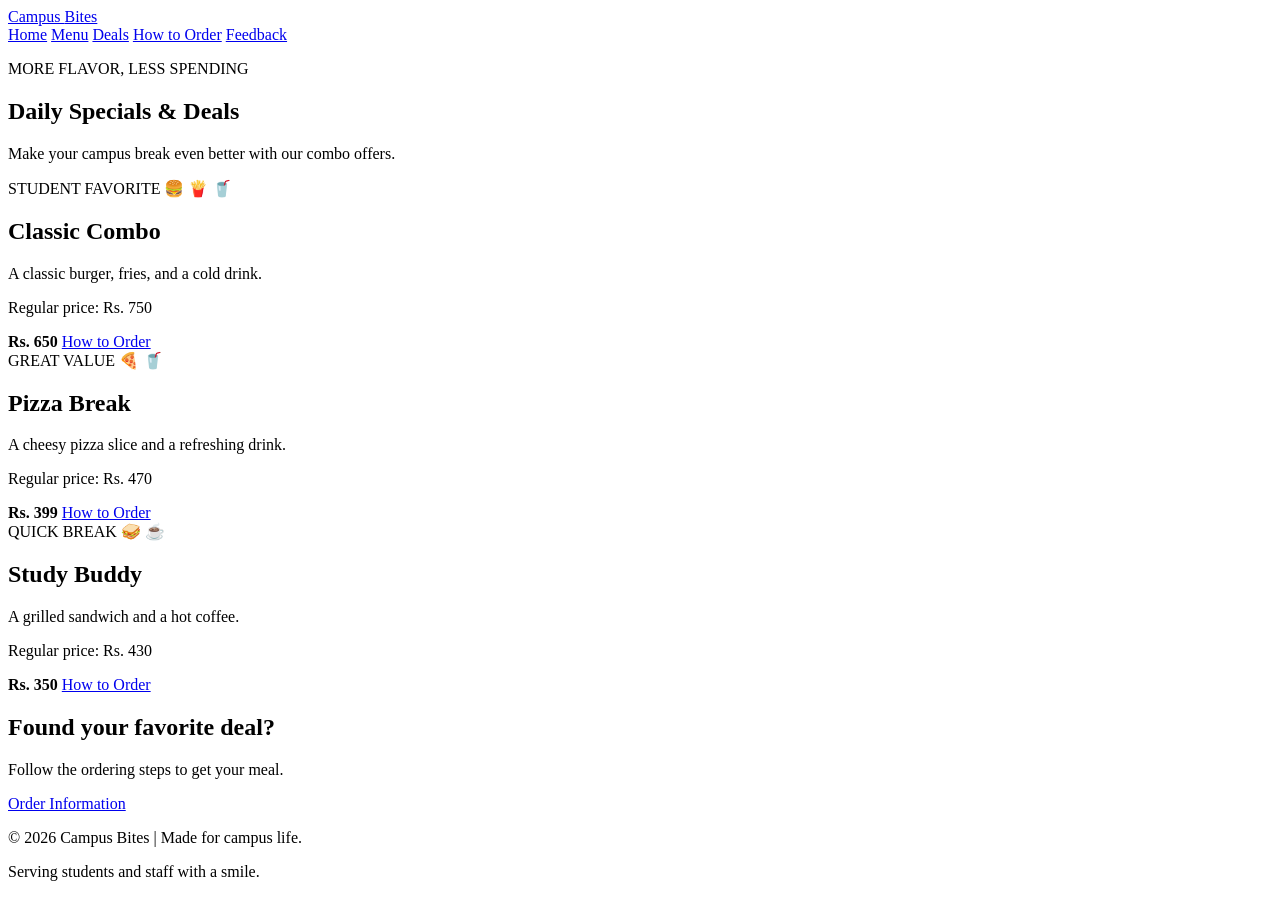
==== source/deal.html @ 65b3d37d "Added Html for deal page" ====
<!DOCTYPE html>
<html lang="en">
<head>
    <meta charset="UTF-8">
    <meta name="viewport" content="width=device-width, initial-scale=1.0">
    <title>Campus Bites | Deals</title>
    <link rel="stylesheet" href="../styles/style.css">
</head>
<body>
    <header class="site-header">
        <a class="logo" href="index.html">Campus <span>Bites</span></a>
        <nav>
            <a href="index.html">Home</a>
            <a href="menu.html">Menu</a>
            <a class="active" href="deals.html">Deals</a>
            <a href="order.html">How to Order</a>
            <a href="feedback.html">Feedback</a>
        </nav>
    </header>

    <main>
        <section class="page-banner">
            <p class="eyebrow">MORE FLAVOR, LESS SPENDING</p>
            <h1>Daily Specials & Deals</h1>
            <p>Make your campus break even better with our combo offers.</p>
        </section>

        <section class="section">
            <div class="grid">
                <article class="card deal-card">
                    <span class="deal-label">STUDENT FAVORITE</span>
                    <span class="food-emoji">🍔 🍟 🥤</span>
                    <h2>Classic Combo</h2>
                    <p>A classic burger, fries, and a cold drink.</p>
                    <p class="old-price">Regular price: Rs. 750</p>
                    <strong class="price">Rs. 650</strong>
                    <a class="btn" href="order.html">How to Order</a>
                </article>

                <article class="card deal-card featured">
                    <span class="deal-label">GREAT VALUE</span>
                    <span class="food-emoji">🍕 🥤</span>
                    <h2>Pizza Break</h2>
                    <p>A cheesy pizza slice and a refreshing drink.</p>
                    <p class="old-price">Regular price: Rs. 470</p>
                    <strong class="price">Rs. 399</strong>
                    <a class="btn" href="order.html">How to Order</a>
                </article>

                <article class="card deal-card">
                    <span class="deal-label">QUICK BREAK</span>
                    <span class="food-emoji">🥪 ☕</span>
                    <h2>Study Buddy</h2>
                    <p>A grilled sandwich and a hot coffee.</p>
                    <p class="old-price">Regular price: Rs. 430</p>
                    <strong class="price">Rs. 350</strong>
                    <a class="btn" href="order.html">How to Order</a>
                </article>
            </div>
        </section>

        <section class="cta">
            <h2>Found your favorite deal?</h2>
            <p>Follow the ordering steps to get your meal.</p>
            <a class="btn" href="order.html">Order Information</a>
        </section>
    </main>

    <footer>
        <p>© 2026 Campus Bites | Made for campus life.</p>
        <p>Serving students and staff with a smile.</p>
    </footer>
</body>
</html>
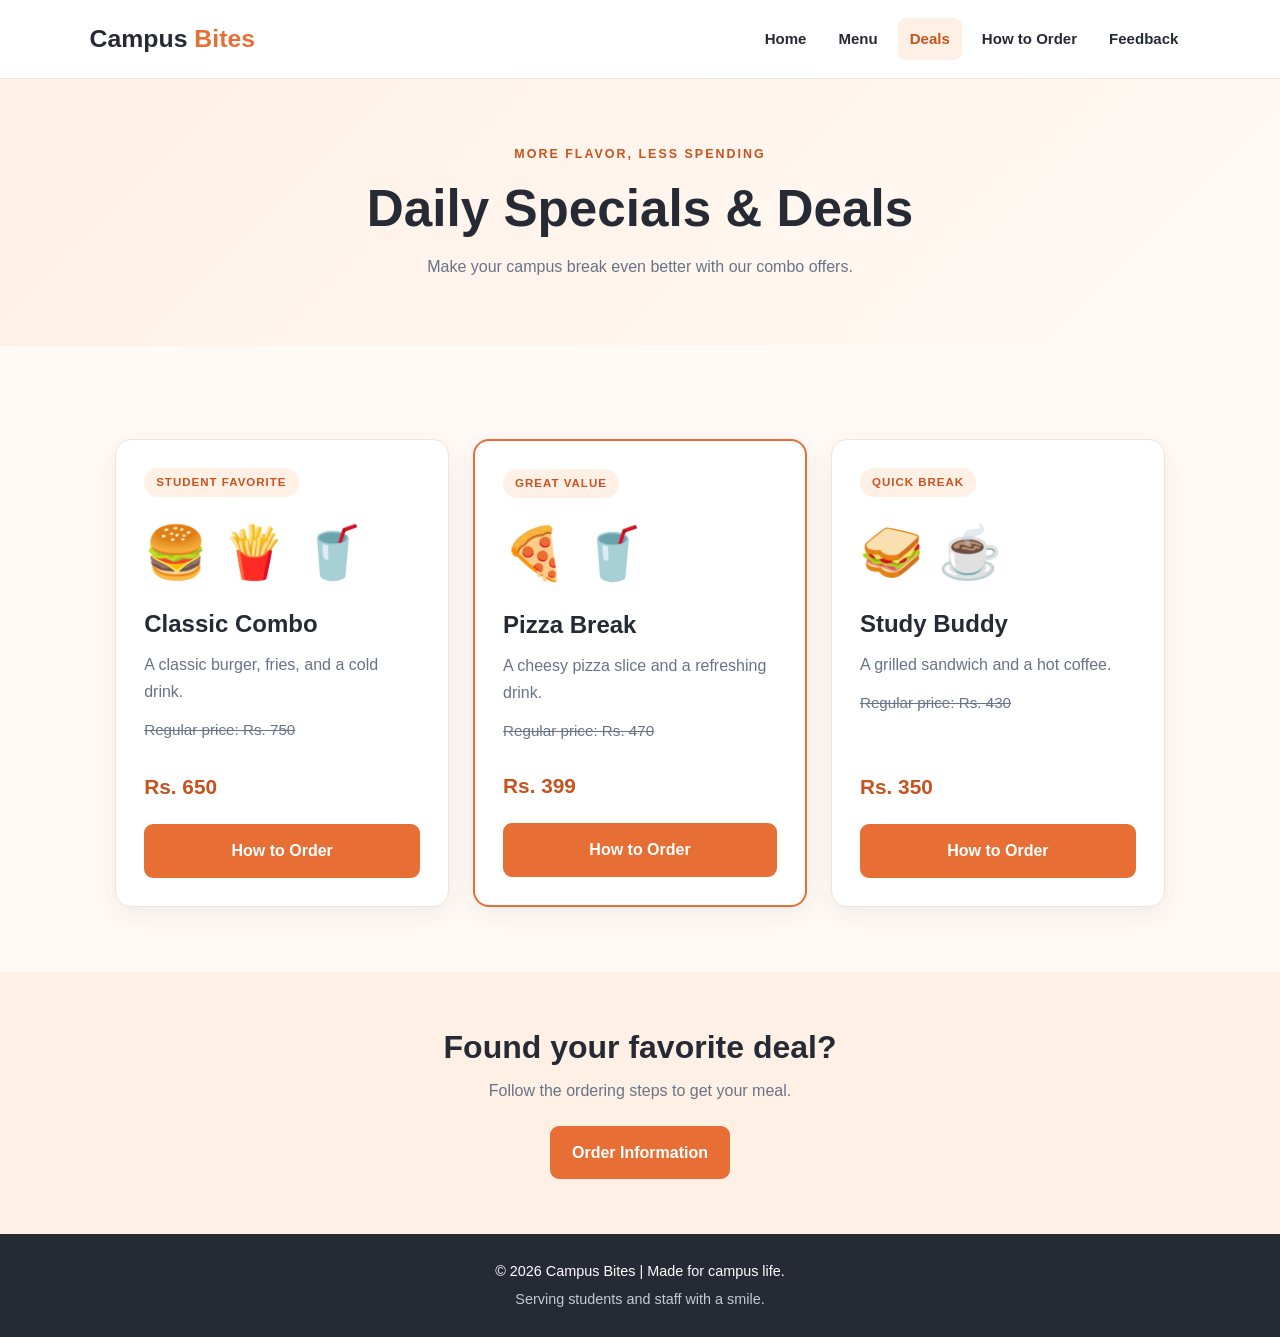
==== commit 344ddbe7: "Add Order Page and its CSS successfully" ====
--- a/source/deal.html
+++ b/source/deal.html
@@ -5,7 +5,7 @@
     <meta charset="UTF-8">
     <meta name="viewport" content="width=device-width, initial-scale=1.0">
     <title>Campus Bites | Deals</title>
-    <link rel="stylesheet" href="../styles/style.css">
+    <link rel="stylesheet" href="../styles/index.css">
 </head>
 <body>
     <header class="site-header">
@@ -13,7 +13,7 @@
         <nav>
             <a href="index.html">Home</a>
             <a href="menu.html">Menu</a>
-            <a class="active" href="deals.html">Deals</a>
+            <a class="active" href="deal.html">Deals</a>
             <a href="order.html">How to Order</a>
             <a href="feedback.html">Feedback</a>
         </nav>
--- a/styles/index.css
+++ b/styles/index.css
@@ -0,0 +1,688 @@
+
+/* =========================================
+   CAMPUS BITES - SHARED STYLESHEET
+   Pages: Main, Menu, Deals and Feedback
+========================================= */
+
+/* ===== Global Variables ===== */
+
+:root {
+    --primary: #e76f35;
+    --primary-dark: #c65320;
+    --dark: #252a34;
+    --muted: #697386;
+    --background: #fffaf5;
+    --surface: #ffffff;
+    --soft: #fff0e5;
+    --border: #f0e4d9;
+    --radius: 16px;
+    --shadow: 0 8px 28px rgba(37, 42, 52, 0.07);
+}
+
+/* ===== Global Reset ===== */
+
+* {
+    box-sizing: border-box;
+    margin: 0;
+    padding: 0;
+}
+
+html {
+    scroll-behavior: smooth;
+}
+
+body {
+    font-family: Arial, Helvetica, sans-serif;
+    background: var(--background);
+    color: var(--dark);
+    line-height: 1.7;
+}
+
+a {
+    color: inherit;
+    text-decoration: none;
+}
+
+h1,
+h2,
+h3 {
+    line-height: 1.25;
+}
+
+/* =========================================
+   HEADER AND NAVIGATION
+========================================= */
+
+.site-header {
+    display: flex;
+    align-items: center;
+    justify-content: space-between;
+    gap: 24px;
+    padding: 18px 7%;
+    background: var(--surface);
+    border-bottom: 1px solid var(--border);
+}
+
+.logo {
+    font-size: 1.55rem;
+    font-weight: 800;
+    white-space: nowrap;
+}
+
+.logo span {
+    color: var(--primary);
+}
+
+nav {
+    display: flex;
+    align-items: center;
+    justify-content: flex-end;
+    gap: 8px;
+    flex-wrap: wrap;
+}
+
+nav a {
+    padding: 8px 12px;
+    border-radius: 8px;
+    font-size: 0.94rem;
+    font-weight: 600;
+    transition: background 0.2s, color 0.2s;
+}
+
+nav a:hover,
+nav a.active {
+    background: var(--soft);
+    color: var(--primary-dark);
+}
+
+/* =========================================
+   BUTTONS
+========================================= */
+
+.btn {
+    display: inline-block;
+    border: 2px solid var(--primary);
+    border-radius: 9px;
+    padding: 11px 20px;
+    background: var(--primary);
+    color: white;
+    font: inherit;
+    font-weight: 700;
+    text-align: center;
+    cursor: pointer;
+    transition: background 0.2s, transform 0.2s;
+}
+
+.btn:hover {
+    background: var(--primary-dark);
+    border-color: var(--primary-dark);
+    transform: translateY(-2px);
+}
+
+.btn-outline {
+    background: transparent;
+    color: var(--primary-dark);
+}
+
+.btn-outline:hover {
+    color: white;
+}
+
+/* =========================================
+   MAIN / HOME PAGE
+========================================= */
+
+.hero {
+    display: grid;
+    grid-template-columns: 1.3fr 0.7fr;
+    align-items: center;
+    gap: 50px;
+    padding: 90px 9%;
+    background: linear-gradient(135deg, #fff3e8, #fffaf5);
+}
+
+.hero-content {
+    max-width: 650px;
+}
+
+.eyebrow {
+    color: var(--primary-dark);
+    font-size: 0.78rem;
+    font-weight: 800;
+    letter-spacing: 2px;
+    margin-bottom: 12px;
+}
+
+.hero h1 {
+    font-size: clamp(2.6rem, 5vw, 4.5rem);
+    letter-spacing: -2px;
+    margin-bottom: 22px;
+}
+
+.hero-content > p:not(.eyebrow) {
+    max-width: 520px;
+    color: var(--muted);
+    font-size: 1.08rem;
+}
+
+.hero-actions {
+    display: flex;
+    gap: 12px;
+    flex-wrap: wrap;
+    margin-top: 28px;
+}
+
+.hero-card {
+    text-align: center;
+    padding: 45px 28px;
+    background: var(--surface);
+    border: 1px solid var(--border);
+    border-radius: 28px;
+    box-shadow: var(--shadow);
+    transform: rotate(2deg);
+}
+
+.hero-card h2 {
+    margin: 16px 0 10px;
+}
+
+.hero-card p {
+    color: var(--muted);
+}
+
+.food-emoji {
+    display: block;
+    font-size: 3.2rem;
+    margin-bottom: 16px;
+    line-height: 1.4;
+}
+
+/* =========================================
+   SHARED SECTIONS
+========================================= */
+
+.section {
+    padding: 65px 9%;
+}
+
+.section-heading {
+    text-align: center;
+    margin-bottom: 32px;
+}
+
+.section-heading h2,
+.section > h2 {
+    font-size: 2rem;
+}
+
+.grid {
+    display: grid;
+    grid-template-columns: repeat(3, minmax(0, 1fr));
+    gap: 24px;
+    margin-top: 28px;
+}
+
+.card {
+    padding: 28px;
+    border: 1px solid var(--border);
+    border-radius: var(--radius);
+    background: var(--surface);
+    box-shadow: var(--shadow);
+}
+
+.card h2,
+.card h3 {
+    margin-bottom: 12px;
+}
+
+.card p {
+    color: var(--muted);
+}
+
+.icon {
+    display: inline-block;
+    font-size: 2rem;
+    margin-bottom: 14px;
+}
+
+.soft-section {
+    background: #fff2e7;
+}
+
+.category-title {
+    font-size: 1.7rem;
+    margin-bottom: 12px;
+}
+
+/* =========================================
+   MENU PAGE
+========================================= */
+
+.page-banner {
+    padding: 65px 9%;
+    text-align: center;
+    background: linear-gradient(135deg, #fff0e5, #fffaf5);
+}
+
+.page-banner h1 {
+    font-size: clamp(2.2rem, 4vw, 3.4rem);
+    margin-bottom: 12px;
+}
+
+.page-banner > p:last-child {
+    color: var(--muted);
+}
+
+.menu-card .price {
+    display: block;
+    margin-top: 18px;
+}
+
+.price {
+    color: var(--primary-dark);
+    font-size: 1.3rem;
+    font-weight: 800;
+}
+
+/* =========================================
+   DEALS PAGE
+========================================= */
+
+.deals-section {
+    padding-top: 55px;
+    padding-bottom: 65px;
+}
+
+.deals-intro {
+    max-width: 650px;
+    margin: 0 auto 30px;
+    color: var(--muted);
+    text-align: center;
+}
+
+.deals-grid {
+    display: grid;
+    grid-template-columns: repeat(3, minmax(0, 1fr));
+    gap: 24px;
+    align-items: stretch;
+    margin-top: 28px;
+}
+
+.deal-card {
+    display: flex;
+    flex-direction: column;
+    align-items: flex-start;
+    gap: 12px;
+    padding: 28px;
+    border: 1px solid var(--border);
+    border-radius: var(--radius);
+    background: var(--surface);
+    box-shadow: var(--shadow);
+}
+
+.deal-card h2,
+.deal-card h3 {
+    margin-bottom: 0;
+}
+
+.deal-card p {
+    color: var(--muted);
+}
+
+.deal-card .food-emoji {
+    margin: 8px 0;
+}
+
+.deal-card .price {
+    display: flex;
+    align-items: center;
+    flex-wrap: wrap;
+    gap: 10px;
+    margin-top: auto;
+    padding-top: 12px;
+}
+
+.deal-card .old-price {
+    color: var(--muted);
+    font-size: 0.95rem;
+    font-weight: 400;
+}
+
+.deal-card .btn {
+    width: 100%;
+    margin-top: 8px;
+}
+
+.deal-label {
+    display: inline-block;
+    color: var(--primary-dark);
+    background: var(--soft);
+    border-radius: 20px;
+    padding: 5px 12px;
+    font-size: 0.72rem;
+    font-weight: 800;
+    letter-spacing: 1px;
+}
+
+.old-price {
+    font-size: 0.9rem;
+    text-decoration: line-through;
+}
+
+.featured {
+    border: 2px solid var(--primary);
+}
+
+.deal-card.featured {
+    border: 2px solid var(--primary);
+}
+
+/* =========================================
+   FEEDBACK / CONTACT PAGE
+========================================= */
+
+.contact-layout {
+    display: grid;
+    grid-template-columns: 0.8fr 1.2fr;
+    gap: 40px;
+    align-items: start;
+}
+
+.contact-info > p {
+    color: var(--muted);
+    margin: 16px 0 28px;
+}
+
+.contact-item {
+    display: flex;
+    gap: 16px;
+    margin: 24px 0;
+}
+
+.contact-item .icon {
+    margin: 0;
+}
+
+.contact-item h3 {
+    font-size: 1.05rem;
+}
+
+.contact-item p {
+    color: var(--muted);
+    overflow-wrap: anywhere;
+}
+
+.feedback-card form {
+    display: flex;
+    flex-direction: column;
+    gap: 10px;
+    margin-top: 22px;
+}
+
+.feedback-card label {
+    font-weight: 700;
+    margin-top: 8px;
+}
+
+.feedback-card input,
+.feedback-card select,
+.feedback-card textarea {
+    width: 100%;
+    padding: 12px 14px;
+    border: 1px solid #dfd5cb;
+    border-radius: 8px;
+    background: white;
+    color: var(--dark);
+    font: inherit;
+}
+
+.feedback-card input:focus,
+.feedback-card select:focus,
+.feedback-card textarea:focus {
+    outline: 2px solid var(--primary);
+    outline-offset: 2px;
+}
+
+.feedback-card textarea {
+    resize: vertical;
+}
+
+.feedback-card button {
+    margin-top: 12px;
+}
+
+/* =========================================
+   CALL TO ACTION
+========================================= */
+
+.cta {
+    padding: 55px 9%;
+    text-align: center;
+    background: var(--soft);
+}
+
+.cta h2 {
+    font-size: 2rem;
+    margin-bottom: 10px;
+}
+
+.cta p {
+    color: var(--muted);
+    margin-bottom: 22px;
+}
+
+/* =========================================
+   FOOTER
+========================================= */
+
+footer {
+    padding: 25px 7%;
+    background: var(--dark);
+    color: white;
+    text-align: center;
+    font-size: 0.9rem;
+}
+
+footer p + p {
+    color: #c5cad2;
+    margin-top: 4px;
+}
+
+/* =========================================
+   TABLET RESPONSIVE LAYOUT
+========================================= */
+
+@media (max-width: 900px) {
+
+    .site-header {
+        flex-direction: column;
+    }
+
+    nav {
+        justify-content: center;
+    }
+
+    .hero {
+        grid-template-columns: 1fr;
+        gap: 35px;
+        padding: 60px 7%;
+    }
+
+    .hero-card {
+        max-width: 450px;
+        width: 100%;
+        justify-self: center;
+    }
+
+    .grid,
+    .deals-grid {
+        grid-template-columns: repeat(2, minmax(0, 1fr));
+    }
+
+    .contact-layout {
+        grid-template-columns: 1fr;
+    }
+}
+
+/* =========================================
+   MOBILE RESPONSIVE LAYOUT
+========================================= */
+
+@media (max-width: 600px) {
+
+    .site-header {
+        padding: 18px 5%;
+    }
+
+    nav {
+        gap: 4px;
+    }
+
+    nav a {
+        padding: 7px 9px;
+        font-size: 0.85rem;
+    }
+
+    .hero {
+        padding: 48px 6%;
+    }
+
+    .hero h1 {
+        letter-spacing: -1px;
+    }
+
+    .hero-actions {
+        flex-direction: column;
+    }
+
+    .hero-actions .btn {
+        width: 100%;
+    }
+
+    .section {
+        padding: 45px 6%;
+    }
+
+    .grid,
+    .deals-grid {
+        grid-template-columns: 1fr;
+    }
+
+    .page-banner {
+        padding: 48px 6%;
+    }
+
+    .deals-section {
+        padding-top: 40px;
+        padding-bottom: 45px;
+    }
+
+    .deal-card {
+        padding: 23px;
+    }
+
+    .cta {
+        padding: 42px 6%;
+    }
+
+    .card {
+        padding: 23px;
+    }
+}
+
+
+/* Order Page CSS*/
+
+.order-steps {
+    grid-template-columns: repeat(4, minmax(0, 1fr));
+    align-items: stretch;
+}
+
+.order-step-card {
+    display: flex;
+    flex-direction: column;
+    align-items: flex-start;
+    gap: 12px;
+    min-height: 285px;
+    transition: transform 0.25s ease, box-shadow 0.25s ease;
+}
+
+.order-step-card:hover {
+    transform: translateY(-6px);
+    box-shadow: 0 14px 32px rgba(37, 42, 52, 0.12);
+}
+
+.order-step-card .food-emoji {
+    display: grid;
+    place-items: center;
+    width: 66px;
+    height: 66px;
+    margin: 0 0 8px;
+    border-radius: 18px;
+    background: var(--soft);
+    font-size: 2.3rem;
+}
+
+.order-step-card h3 {
+    font-size: 1.15rem;
+}
+
+.order-step-card p {
+    flex-grow: 1;
+}
+
+.order-step-card .btn {
+    margin-top: 8px;
+}
+
+.order-info-section .contact-layout {
+    align-items: center;
+}
+
+.order-info-section .contact-info>p:not(.eyebrow) {
+    max-width: 520px;
+}
+
+.order-tips-card {
+    border-top: 4px solid var(--primary);
+}
+
+.order-tips-card ul {
+    margin: 8px 0 20px;
+    padding-left: 22px;
+    color: var(--muted);
+}
+
+.order-tips-card li {
+    padding-left: 4px;
+    margin-bottom: 10px;
+}
+
+.order-tips-card li::marker {
+    color: var(--primary);
+}
+
+.order-tips-card .btn {
+    margin-top: 8px;
+}
+
+/* Responsive layout for the order page */
+@media (max-width: 1100px) {
+    .order-steps {
+        grid-template-columns: repeat(2, minmax(0, 1fr));
+    }
+}
+
+@media (max-width: 600px) {
+    .order-steps {
+        grid-template-columns: 1fr;
+    }
+
+    .order-step-card {
+        min-height: auto;
+    }
+
+    .order-tips-card ul {
+        padding-left: 20px;
+    }
+}
